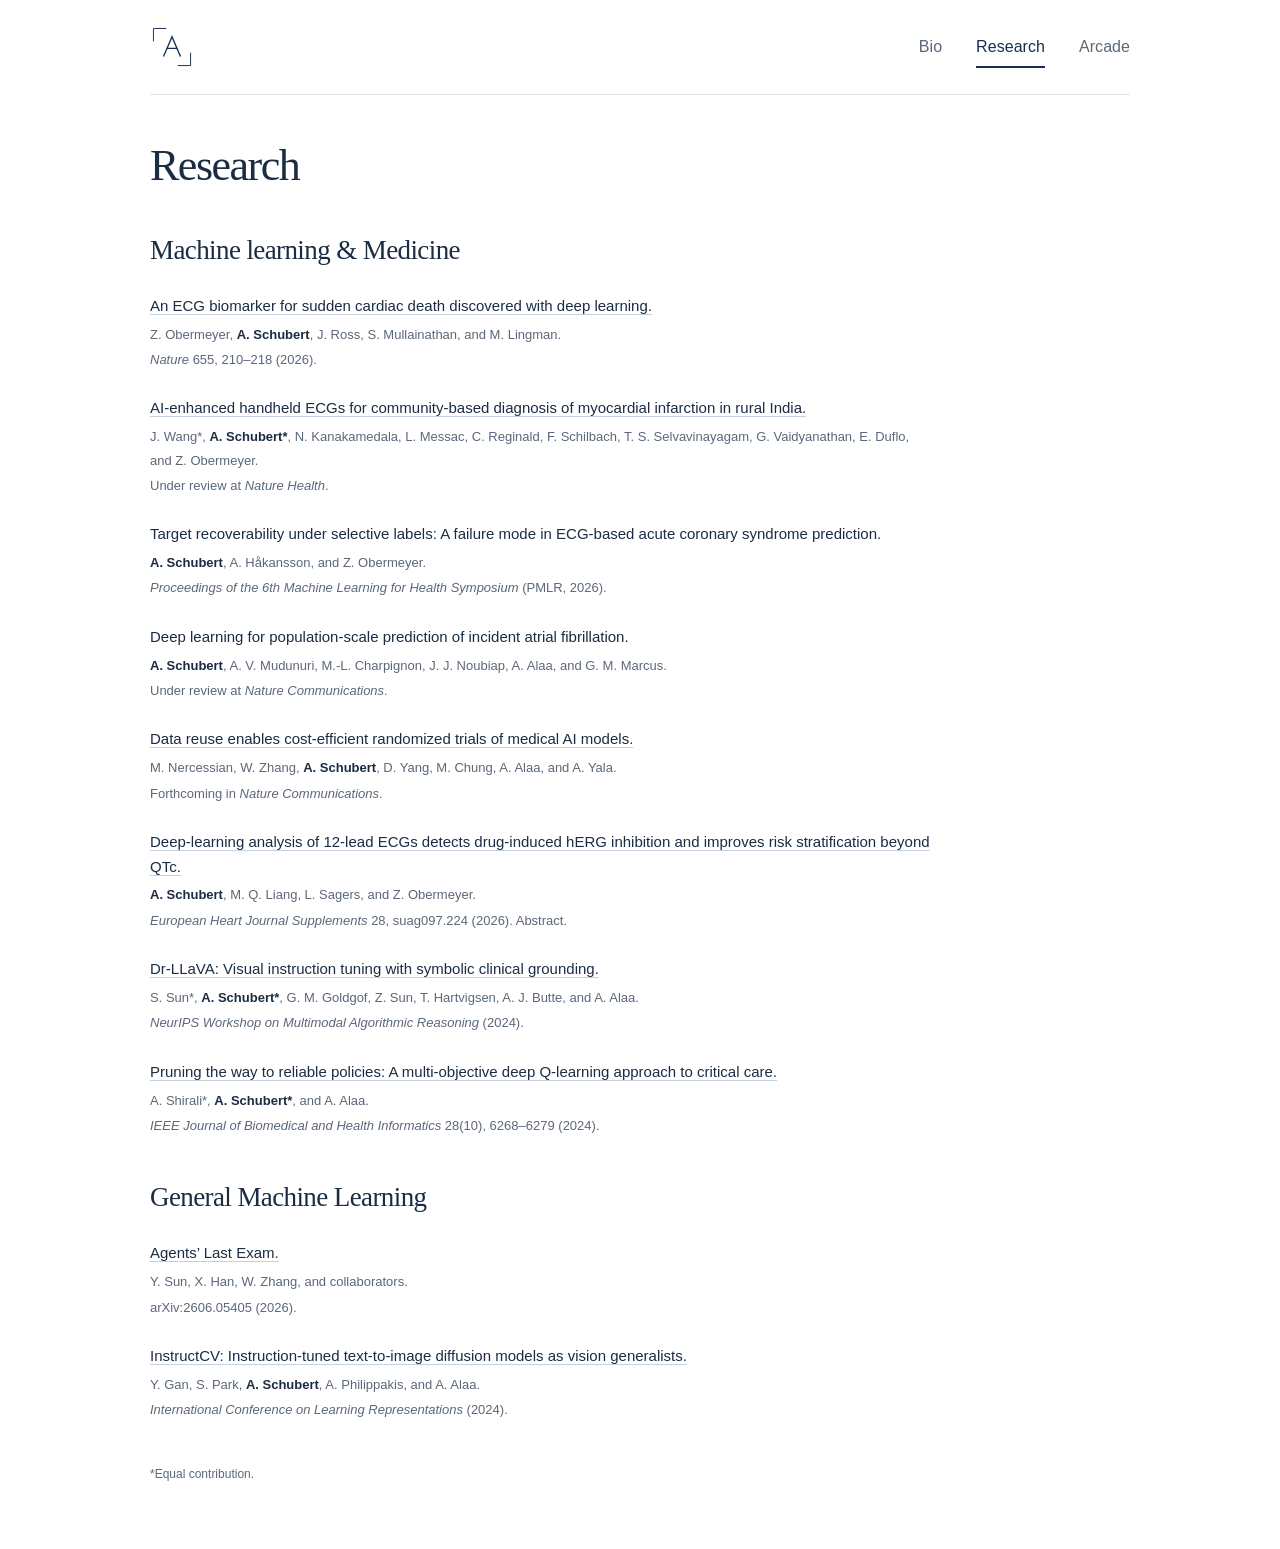
==== research.html @ 9950d735 "Publish Alexander Schubert research website" ====
<!doctype html>
<html lang="en">
<head>
  <meta charset="utf-8"><meta name="viewport" content="width=device-width, initial-scale=1">
  <meta name="description" content="Research publications by Alexander Schubert in machine learning and medicine, and general machine learning."><meta name="theme-color" content="#ffffff">
  <title>Research — Alexander Schubert</title>
  <link rel="icon" href="assets/favicon.svg?v=a-2" type="image/svg+xml"><link rel="stylesheet" href="assets/style.css">
  <link rel="canonical" href="https://alexmschubert.github.io/research.html">
</head>
<body>
  <a class="skip-link" href="#main">Skip to content</a>
  <header class="site-header wrap"><a class="brand-mark" href="index.html" aria-label="Alexander Schubert — Bio"><img src="assets/monogram.svg" alt="" width="44" height="44"></a>
    <svg class="header-beat" viewBox="0 0 180 40" fill="none" aria-hidden="true" focusable="false"><path class="ecg-trace" pathLength="1" d="M2 24H32C36 24 36 19 40 19S44 24 48 24H65L70 29 77 7 84 34 90 24H110C116 24 117 14 125 14S135 24 142 24H178"/></svg><nav aria-label="Main navigation"><a href="index.html">Bio</a><a href="research.html" aria-current="page">Research</a><a href="arcade.html">Arcade</a></nav></header>
  <main id="main" class="wrap references-page">
    <h1>Research</h1>
    <section class="reference-section" aria-labelledby="machine-learning-medicine">
      <h2 id="machine-learning-medicine">Machine learning &amp; Medicine</h2>
      <ul class="reference-list">
        <li><p class="reference-title"><a href="https://www.nature.com/articles/s41586-026-10674-6">An ECG biomarker for sudden cardiac death discovered with deep learning.</a></p><p class="reference-authors">Z. Obermeyer, <strong>A. Schubert</strong>, J. Ross, S. Mullainathan, and M. Lingman.</p><p class="reference-venue"><em>Nature</em> 655, 210–218 (2026).</p></li>
        <li><p class="reference-title"><a href="https://www.nber.org/papers/w34690">AI-enhanced handheld ECGs for community-based diagnosis of myocardial infarction in rural India.</a></p><p class="reference-authors">J. Wang*, <strong>A. Schubert*</strong>, N. Kanakamedala, L. Messac, C. Reginald, F. Schilbach, T. S. Selvavinayagam, G. Vaidyanathan, E. Duflo, and Z. Obermeyer.</p><p class="reference-venue">Under review at <em>Nature Health</em>.</p></li>
        <li><p class="reference-title">Target recoverability under selective labels: A failure mode in ECG-based acute coronary syndrome prediction.</p><p class="reference-authors"><strong>A. Schubert</strong>, A. Håkansson, and Z. Obermeyer.</p><p class="reference-venue"><em>Proceedings of the 6th Machine Learning for Health Symposium</em> (PMLR, 2026).</p></li>
        <li><p class="reference-title">Deep learning for population-scale prediction of incident atrial fibrillation.</p><p class="reference-authors"><strong>A. Schubert</strong>, A. V. Mudunuri, M.-L. Charpignon, J. J. Noubiap, A. Alaa, and G. M. Marcus.</p><p class="reference-venue">Under review at <em>Nature Communications</em>.</p></li>
        <li><p class="reference-title"><a href="https://arxiv.org/abs/2511.08986">Data reuse enables cost-efficient randomized trials of medical AI models.</a></p><p class="reference-authors">M. Nercessian, W. Zhang, <strong>A. Schubert</strong>, D. Yang, M. Chung, A. Alaa, and A. Yala.</p><p class="reference-venue">Forthcoming in <em>Nature Communications</em>.</p></li>
        <li><p class="reference-title"><a href="https://academic.oup.com/eurheartjsupp/article/28/Supplement_8/suag097.224/8749863">Deep-learning analysis of 12-lead ECGs detects drug-induced hERG inhibition and improves risk stratification beyond QTc.</a></p><p class="reference-authors"><strong>A. Schubert</strong>, M. Q. Liang, L. Sagers, and Z. Obermeyer.</p><p class="reference-venue"><em>European Heart Journal Supplements</em> 28, suag097.224 (2026). Abstract.</p></li>
        <li><p class="reference-title"><a href="https://arxiv.org/abs/2405.19567">Dr-LLaVA: Visual instruction tuning with symbolic clinical grounding.</a></p><p class="reference-authors">S. Sun*, <strong>A. Schubert*</strong>, G. M. Goldgof, Z. Sun, T. Hartvigsen, A. J. Butte, and A. Alaa.</p><p class="reference-venue"><em>NeurIPS Workshop on Multimodal Algorithmic Reasoning</em> (2024).</p></li>
        <li><p class="reference-title"><a href="https://arxiv.org/abs/2306.08044">Pruning the way to reliable policies: A multi-objective deep Q-learning approach to critical care.</a></p><p class="reference-authors">A. Shirali*, <strong>A. Schubert*</strong>, and A. Alaa.</p><p class="reference-venue"><em>IEEE Journal of Biomedical and Health Informatics</em> 28(10), 6268–6279 (2024).</p></li>
      </ul>
    </section>
    <section class="reference-section" aria-labelledby="general-machine-learning">
      <h2 id="general-machine-learning">General Machine Learning</h2>
      <ul class="reference-list">
        <li><p class="reference-title"><a href="https://arxiv.org/abs/2606.05405">Agents’ Last Exam.</a></p><p class="reference-authors">Y. Sun, X. Han, W. Zhang, and collaborators.</p><p class="reference-venue">arXiv:2606.05405 (2026).</p></li>
        <li><p class="reference-title"><a href="https://proceedings.iclr.cc/paper_files/paper/2024/hash/ed9f00cb7dd5fbdc2175d55e2fdf1b05-Abstract-Conference.html">InstructCV: Instruction-tuned text-to-image diffusion models as vision generalists.</a></p><p class="reference-authors">Y. Gan, S. Park, <strong>A. Schubert</strong>, A. Philippakis, and A. Alaa.</p><p class="reference-venue"><em>International Conference on Learning Representations</em> (2024).</p></li>
      </ul>
    </section>
    <p class="contribution-note">*Equal contribution.</p>
  </main>
</body>
</html>
---- assets/style.css ----
/* Edit these tokens to change the site's visual direction. No build step needed. */
:root{--paper:#ffffff;--ink:#1b2c43;--green:#162e51;--muted:#5b6879;--line:#dce2ea;--accent:#254c7a;--soft:#f3f6fa;--serif:Georgia,'Times New Roman',serif;--sans:-apple-system,BlinkMacSystemFont,'Segoe UI',Helvetica,Arial,sans-serif}
*{box-sizing:border-box}html{scroll-behavior:smooth;scroll-padding-top:30px}body{margin:0;background:var(--paper);color:var(--ink);font-family:var(--sans);font-size:16px;line-height:1.7;-webkit-font-smoothing:antialiased}::selection{background:#e0e9f4}a{color:inherit;text-decoration-thickness:1px;text-underline-offset:5px}a:hover{color:var(--accent)}a,button{-webkit-tap-highlight-color:transparent}button{font:inherit;cursor:pointer}button:disabled{cursor:default;opacity:.45}:focus-visible{outline:3px solid var(--accent);outline-offset:5px}.wrap{width:min(980px,calc(100% - 96px));margin-inline:auto}.site-header{display:flex;align-items:center;justify-content:space-between;gap:30px;padding:34px 0;border-bottom:1px solid var(--line)}.wordmark{font-size:18px;font-weight:600;letter-spacing:-.6px;text-decoration:none}.wordmark-dot{color:var(--accent)}nav{display:flex;gap:32px}nav a{font-size:14px;text-decoration:none;color:var(--muted);padding:6px 0;position:relative}nav a[aria-current=page]{color:var(--green)}nav a[aria-current=page]:after{position:absolute;content:'';height:2px;bottom:0;left:0;right:0;background:var(--green)}nav a span{font-size:12px;margin-left:3px}.skip-link{position:fixed;left:15px;top:-100px;padding:10px 20px;background:var(--green);color:white;z-index:10}.skip-link:focus{top:15px}.eyebrow,.index{font-size:11px;font-weight:500;letter-spacing:1.7px;line-height:1.6;text-transform:uppercase}.eyebrow{color:var(--muted);margin:0 0 25px}.small-line{display:inline-block;width:25px;height:1px;background:var(--accent);vertical-align:middle;margin-right:12px}h1,h2,h3,p,figure{margin-top:0}h1,h2,h3{font-family:var(--serif);font-weight:400}h1{font-size:76px;line-height:1.03;letter-spacing:-3.5px;margin-bottom:28px}h2{font-size:36px;line-height:1.2;letter-spacing:-1px}h3{font-size:27px;line-height:1.2;letter-spacing:-.5px}.accent{color:var(--accent)}.bio-hero{display:grid;grid-template-columns:1.45fr 1fr;align-items:center;gap:80px;padding:76px 0 64px}.hero-copy .eyebrow{font-size:10px;letter-spacing:1.4px;margin-bottom:27px}.hero-statement{font-family:var(--serif);font-size:25px;line-height:1.45;letter-spacing:-.5px;margin-bottom:24px}.hero-role{font-size:13px;color:var(--muted);line-height:1.7;margin-bottom:23px}.inline-links{display:flex;flex-wrap:wrap;gap:24px}.inline-links a,.text-link{font-size:13px;font-weight:500;text-decoration:none;border-bottom:1px solid var(--line);padding-bottom:4px}.inline-links a span,.text-link span{margin-left:9px}.portrait{margin:0;position:relative}.portrait:before{content:'';position:absolute;inset:18px -16px 40px 16px;border:1px solid #bcc7b9;z-index:-1}.portrait img{width:100%;height:auto;aspect-ratio:4/5;object-fit:cover;display:block;border-radius:2px}.portrait figcaption{font-size:11px;color:var(--muted);padding-top:14px;letter-spacing:.3px}.section-rule{border-top:1px solid var(--line)}.bio-section,.ongoing{display:grid;grid-template-columns:1fr 1.7fr;gap:85px;padding:58px 0 64px}.bio-section .eyebrow,.ongoing .eyebrow{margin-bottom:17px}.prose{max-width:660px;font-size:16px;line-height:1.85}.prose p{margin-bottom:20px}.prose strong{font-weight:500}.prose a:not(.text-link){text-decoration-color:#b4c3d5}.prose .text-link{display:inline-block;margin-top:8px}.section-heading{display:flex;justify-content:space-between;align-items:baseline;gap:20px;margin-bottom:30px}.section-heading h2{font-size:29px}.section-heading .eyebrow{font-size:10px}.research-path{padding:42px 0 52px}.path-grid{display:grid;grid-template-columns:repeat(3,1fr)}.path-item{position:relative;text-decoration:none;padding:0 32px 0 0}.path-item+.path-item{padding-left:32px;border-left:1px solid var(--line)}.path-item .index{color:var(--muted);font-size:10px;letter-spacing:1.5px}.path-item h3{margin:24px 0 15px}.path-item p{font-size:13px;color:var(--muted);line-height:1.8;max-width:260px;padding-right:12px;margin-bottom:8px}.path-arrow{display:block;margin-top:16px;color:var(--accent)}.arcade-invitation{display:flex;gap:28px;align-items:center;background:var(--soft);padding:29px 35px;margin:10px 0 70px}.arcade-invitation .eyebrow{font-size:9px;margin-bottom:5px}.arcade-invitation p:not(.eyebrow){font-family:var(--serif);font-size:23px;line-height:1.4;margin-bottom:0}.arcade-invitation .text-link{margin-left:auto;white-space:nowrap}.pixel-snake{font-family:monospace;color:var(--green);font-size:23px;line-height:.6;letter-spacing:-3px;display:block;width:33px}.site-footer{border-top:1px solid var(--line);display:flex;gap:24px;justify-content:space-between;font-size:11px;color:var(--muted);padding:24px 0 32px;letter-spacing:.2px}.site-footer a{text-decoration:none}.page-intro{padding:73px 0 62px;max-width:850px}.page-intro h1{font-size:65px;line-height:1.12;margin-bottom:27px;letter-spacing:-2.5px}.page-intro h1 em{font-weight:400;color:var(--green)}.intro-text{font-size:18px;line-height:1.8;max-width:670px;color:var(--muted);margin-bottom:26px}.project{display:grid;grid-template-columns:1fr 2.3fr;gap:65px;padding:52px 0 58px}.project-meta{display:flex;align-items:flex-start;flex-direction:column;gap:17px}.project-meta .index{font-size:10px;letter-spacing:1.2px}.publication-status{font-size:11px;color:var(--green);background:#eef3f9;padding:5px 10px;border-radius:2px;line-height:1.5}.project-content h2{font-size:39px;margin-bottom:22px}.project-content>p{font-size:15px;line-height:1.85;margin-bottom:18px;max-width:680px}.project-content .project-question{font-family:var(--serif);font-size:22px;line-height:1.5;margin-bottom:22px}.project-content .contribution{font-size:12px;color:var(--muted);line-height:1.8;border-left:2px solid #b4c3d5;padding-left:15px;margin-top:28px}.contribution span{display:block;color:var(--green);font-size:10px;letter-spacing:1px;text-transform:uppercase;font-weight:600}.paper-reference{margin-top:26px;padding-top:23px;border-top:1px solid var(--line)}.paper-reference h3{font-family:var(--sans);font-size:14px;font-weight:500;letter-spacing:0;line-height:1.6;margin-bottom:8px}.paper-reference p{font-size:11px;color:var(--muted);margin-bottom:12px}.paper-reference a{font-size:12px;text-decoration:none;display:inline-block;margin-right:20px;border-bottom:1px solid var(--line)}.paper-reference a span{margin-left:8px}.ongoing{padding-block:50px 70px}.arcade-intro{padding-bottom:45px}.arcade-layout{display:grid;grid-template-columns:1fr 1.6fr;gap:80px;padding:46px 0 76px}.game-info .index{color:var(--muted);font-size:10px}.game-info h2{font-size:55px;letter-spacing:-2px;margin:20px 0}.game-info>p{font-size:14px;max-width:290px;line-height:1.9;color:var(--muted)}.game-instructions{margin:30px 0}.game-instructions div{padding:10px 0;border-top:1px solid var(--line)}.game-instructions dt{font-size:11px;font-weight:600}.game-instructions dd{margin:3px 0 0;font-size:12px;color:var(--muted)}.game-info .small-note{font-size:11px;margin-bottom:30px}.game-cabinet{background:#152c49;color:#eef3fa;padding:22px;border-radius:4px;box-shadow:0 8px 24px #1d392410;align-self:start}.scoreboard{display:flex;justify-content:space-between;gap:10px;align-items:center;margin:0 0 18px;font-family:monospace;font-size:10px;letter-spacing:1px}.scoreboard>div{display:flex;gap:24px}.scoreboard strong{font-size:16px;font-weight:400;margin-left:7px;color:#dbe7f7}.status-light{display:inline-block;width:5px;height:5px;background:#a4bddc;border-radius:50%;margin-right:7px}.cabinet-label{white-space:nowrap}.board-wrap{position:relative}canvas{display:block;width:100%;height:auto;aspect-ratio:1;background:#0e2039;border:1px solid #3a5270;border-radius:1px}.game-overlay{position:absolute;inset:1px;background:#0e2039ed;display:flex;align-items:center;justify-content:center;flex-direction:column;text-align:center;padding:20px}.game-overlay[hidden]{display:none}.overlay-symbol{color:#b6ccea;font-family:var(--serif);font-size:76px;line-height:1;margin-bottom:20px}.game-overlay p{font-family:var(--serif);font-size:32px;line-height:1.2;margin:0 0 12px;letter-spacing:-.8px}.game-overlay>span:not(.overlay-symbol){font-size:12px;color:#b7c6d9;line-height:1.7;max-width:260px}.game-overlay button{margin-top:27px;background:#dce8f7;color:#162e51;padding:11px 22px;border:0;border-radius:2px;font-size:13px}.game-overlay button span{margin-left:25px}.game-overlay button:hover{background:#f0f5fc}.game-toolbar{display:flex;justify-content:space-between;align-items:center;gap:12px;padding-top:15px;font-size:11px;color:#b9c8dc}.game-toolbar>div{display:flex;gap:14px}.game-toolbar button{background:none;border:0;color:#e1ebf8;font-size:11px;padding:5px 0;text-decoration:underline;text-underline-offset:4px}.game-cabinet :focus-visible{outline-color:#e3b580}.direction-pad{display:grid;grid-template-columns:repeat(3,44px);grid-template-rows:44px 44px;justify-content:center;gap:6px;margin-top:20px}.direction-pad button{font-size:22px;background:#243f61;color:#eef3fa;border:1px solid #506b8d;border-radius:3px;touch-action:manipulation}.direction-pad button:active{background:#385a81}.direction-pad button:first-child{grid-column:2}.direction-pad button:nth-child(2){grid-column:1;grid-row:2}.direction-pad button:nth-child(3){grid-column:2;grid-row:2}.direction-pad button:nth-child(4){grid-column:3;grid-row:2}.noscript-note{font-size:12px;padding-top:15px;color:#eef3fa}
@media(min-width:1100px){.direction-pad{grid-template-columns:repeat(3,36px);grid-template-rows:36px 36px;margin-top:14px}.direction-pad button{font-size:17px}}
@media(max-width:1000px){.bio-hero{gap:44px}.bio-hero h1{font-size:65px}.hero-statement{font-size:22px}.bio-section,.ongoing{gap:40px}.arcade-layout{gap:42px}.project{gap:40px}.hero-copy .eyebrow{font-size:9px;letter-spacing:.8px}.scoreboard>div{gap:12px}}
@media(max-width:760px){.wrap{width:calc(100% - 44px)}.site-header{padding:22px 0;gap:20px;flex-wrap:wrap}.wordmark{font-size:17px}nav{gap:23px}nav a{font-size:12px}.bio-hero{padding:46px 0;grid-template-columns:1.2fr 1fr;gap:25px;align-items:start}.bio-hero h1{font-size:48px;letter-spacing:-2px}.hero-copy .eyebrow{line-height:1.8;margin-bottom:21px}.hero-copy .small-line{display:none}.hero-statement{font-size:19px}.hero-role{font-size:11px}.inline-links{gap:15px}.inline-links a{font-size:12px}.portrait{margin-top:16px}.portrait:before{inset:10px -8px 34px 8px}.portrait figcaption{font-size:9px;line-height:1.5}.bio-section,.ongoing{grid-template-columns:1fr;gap:15px;padding:36px 0 42px}.bio-section h2 br,.ongoing h2 br{display:none}h2{font-size:31px}.prose{font-size:15px}.section-heading{display:block;margin-bottom:27px}.section-heading h2{margin-bottom:10px}.section-heading .eyebrow{display:block}.path-item{padding-right:17px}.path-item+.path-item{padding-left:17px}.path-item h3{font-size:24px}.path-item p{font-size:12px;padding-right:0}.path-item .index{font-size:8px;letter-spacing:.6px}.arcade-invitation{padding:23px;gap:20px;flex-wrap:wrap;margin-bottom:45px}.arcade-invitation .text-link{margin-left:53px}.arcade-invitation p:not(.eyebrow){font-size:21px}.site-footer{font-size:10px;gap:15px}.page-intro{padding:43px 0 40px}.page-intro h1{font-size:49px;letter-spacing:-2px}.intro-text{font-size:16px}.project{grid-template-columns:1fr;gap:24px;padding:33px 0 40px}.project-meta{flex-direction:row;align-items:center;flex-wrap:wrap;gap:15px}.project-content h2{font-size:34px}.project-content h2 br{display:none}.project-content .project-question{font-size:21px}.arcade-layout{grid-template-columns:1fr;gap:32px;padding:30px 0 50px}.game-info h2{font-size:45px;margin:12px 0}.game-info>p{max-width:100%}.game-instructions{display:grid;grid-template-columns:1fr 1fr;column-gap:24px;margin:20px 0}.game-info .small-note{margin-bottom:18px}.game-cabinet{max-width:550px;width:100%;margin:auto}.arcade-intro .intro-text br{display:none}}
@media(max-width:480px){.site-header{gap:14px;align-items:flex-start}.wordmark{width:100%}nav{gap:30px}.bio-hero{grid-template-columns:1fr;gap:32px;padding-top:35px}.bio-hero h1{font-size:64px;letter-spacing:-2.8px}.hero-copy .eyebrow{font-size:9px;letter-spacing:1px}.hero-statement{font-size:23px}.hero-role{font-size:13px}.portrait{margin:0 9px 0 0;max-width:340px}.portrait img{aspect-ratio:1/1.08;object-position:center 43%}.portrait figcaption{font-size:10px}.path-grid{grid-template-columns:1fr;gap:26px}.path-item,.path-item+.path-item{padding:0 28px 25px 0;border:0;border-bottom:1px solid var(--line)}.path-item:last-child{border-bottom:0;padding-bottom:0}.path-item h3{margin:12px 0;font-size:28px}.path-item h3 br{display:none}.path-item p{font-size:14px;max-width:100%;margin-bottom:0}.path-item .index{font-size:10px;letter-spacing:1px}.path-arrow{position:absolute;right:0;top:25px}.arcade-invitation{gap:15px}.arcade-invitation .text-link{margin-left:48px}.arcade-invitation p:not(.eyebrow){font-size:19px}.site-footer{flex-wrap:wrap;justify-content:flex-start}.site-footer a{margin-left:auto}.site-footer>span:nth-child(2){display:none}.page-intro h1{font-size:43px;letter-spacing:-1.7px}.project-content h2{font-size:31px}.game-cabinet{padding:14px}.scoreboard{font-size:9px;letter-spacing:.5px}.scoreboard strong{font-size:14px;margin-left:4px}.scoreboard>div{gap:12px}.game-overlay p{font-size:27px}.overlay-symbol{font-size:60px;margin-bottom:12px}.game-overlay button{margin-top:22px}.game-toolbar{font-size:10px}.game-toolbar>div{gap:12px}}
@media(prefers-reduced-motion:reduce){html{scroll-behavior:auto}}

/* Bio: a compact profile alongside a single, uninterrupted research biography. */
.bio-page{display:grid;grid-template-columns:250px minmax(0,1fr);gap:70px;padding-block:58px 64px}
.bio-profile{align-self:start}
.bio-photo{display:block;width:100%;height:auto;aspect-ratio:4/5;object-fit:cover;margin-bottom:24px}
.bio-profile h1{font-size:28px;line-height:1.2;letter-spacing:-.8px;margin-bottom:17px}
.profile-role{font-size:14px;line-height:1.8;margin-bottom:18px}
.profile-role a{text-decoration:none}
.profile-role a:hover{text-decoration:underline}
.profile-affiliation{font-size:12px;line-height:1.8;color:var(--muted);margin-bottom:23px}
.profile-contact{font-size:12px;line-height:1.9;margin-bottom:14px;scroll-margin-top:30px}
.profile-contact span{color:var(--muted)}
.profile-scholar{font-size:12px;text-decoration-color:var(--line)}
.bio-narrative{font-size:16px;line-height:1.85}
.bio-narrative p{margin-bottom:23px}
.bio-narrative .bio-lead{font-family:var(--serif);font-size:27px;line-height:1.5;letter-spacing:-.35px;margin-bottom:29px}
.bio-narrative a{text-decoration-color:#b4c3d5}
.bio-agenda{padding-left:21px;margin:0 0 26px}
.bio-agenda li{padding-left:5px;margin-bottom:12px}
.bio-agenda li::marker{color:var(--green)}
.bio-choice{border-top:1px solid var(--line);margin-top:38px;padding-top:25px;display:flex;align-items:baseline;justify-content:space-between;gap:20px}
.bio-choice p{font-family:var(--serif);font-size:23px;letter-spacing:-.4px;margin:0}
.bio-choice>div{display:flex;gap:25px}
.bio-choice a{font-size:14px;text-decoration:none;border-bottom:1px solid var(--line);padding:5px 0}
.bio-choice a span{margin-left:12px}
@media(max-width:1000px){.bio-page{grid-template-columns:220px minmax(0,1fr);gap:45px}.bio-profile h1{font-size:25px}}
@media(max-width:760px){.bio-page{grid-template-columns:185px minmax(0,1fr);gap:30px;padding-block:35px 45px}.bio-profile h1{font-size:23px}.profile-role{font-size:12px}.profile-affiliation,.profile-contact{font-size:11px}.bio-narrative{font-size:15px}.bio-narrative .bio-lead{font-size:23px}.bio-choice{flex-wrap:wrap;gap:10px}.bio-choice p{font-size:21px}}
@media(max-width:600px){.bio-page{grid-template-columns:1fr;gap:34px}.bio-profile{display:grid;grid-template-columns:120px minmax(0,1fr);column-gap:23px;align-content:start}.bio-photo{grid-column:1;grid-row:1/6;margin:0}.bio-profile h1{grid-column:2;font-size:23px;margin-bottom:10px}.profile-role,.profile-affiliation,.profile-contact,.profile-scholar{grid-column:2}.profile-role{margin-bottom:12px}.profile-affiliation{margin-bottom:12px}.profile-contact{margin-bottom:8px}.bio-narrative .bio-lead{font-size:25px}.bio-choice{margin-top:30px;padding-top:22px}.bio-choice>div{gap:28px}}
@media(max-width:360px){.bio-profile{grid-template-columns:100px minmax(0,1fr);gap:0 17px}.bio-profile h1{font-size:20px}.profile-contact{font-size:10px}}

/* Bio paragraphs share one typographic treatment. */
.bio-narrative .bio-lead{font-family:inherit;font-size:inherit;line-height:inherit;letter-spacing:normal;margin-bottom:23px}

/* A quiet invitation; the biography remains the focus. */
.bio-choice{border:0;margin-top:30px;padding-top:0;display:block}
.bio-choice p{font-family:var(--sans);font-size:13px;line-height:1.8;letter-spacing:normal;color:var(--muted)}
.bio-choice a{display:inline-block;font-size:inherit;font-weight:500;color:var(--green);padding:0;border:0;text-decoration:underline;text-decoration-color:#bccbdd;text-underline-offset:4px;text-decoration-thickness:1px;transition:color .15s ease,text-decoration-color .15s ease}
.bio-choice a:hover{color:var(--accent);text-decoration-color:currentColor}

@media(prefers-reduced-motion:reduce){.bio-choice a{transition:none}.bio-choice .play-link:hover{transform:none}}

/* A drawn AS monogram, with a brief ECG trace and generous quiet between beats. */
.site-header{display:grid;grid-template-columns:44px minmax(0,1fr) auto;gap:28px;padding-block:25px}
.brand-mark{display:block;width:44px;height:44px;text-decoration:none}
.brand-mark img{display:block;width:100%;height:100%}
.header-beat{display:block;width:160px;max-width:100%;height:36px;justify-self:center;color:var(--accent);overflow:visible}
.ecg-trace{stroke:currentColor;stroke-width:1.3;stroke-linecap:round;stroke-linejoin:round;stroke-dasharray:1;stroke-dashoffset:1;opacity:0;animation:ecg-beat 12.58s linear 1.5s infinite}
@keyframes ecg-beat{
  0%{stroke-dashoffset:1;opacity:0}
  1.43%{stroke-dashoffset:1;opacity:.55}
  15.74%{stroke-dashoffset:0;opacity:.55}
  20.51%,100%{stroke-dashoffset:0;opacity:0}
}
/* The arcade hint appears only on hover or keyboard focus. */
.bio-choice .play-link{position:relative}
.bio-choice .play-link::after{content:"";position:absolute;left:0;right:0;bottom:-4px;height:2px;opacity:0;background:repeating-linear-gradient(90deg,currentColor 0 2px,transparent 2px 4px);transition:opacity .15s ease}
.bio-choice .play-link:hover,.bio-choice .play-link:focus-visible{transform:none;text-decoration-color:transparent}
.bio-choice .play-link:hover::after,.bio-choice .play-link:focus-visible::after{opacity:1}
@media(max-width:600px){.site-header{gap:18px;padding-block:20px}nav{gap:20px}.header-beat{height:28px}}
@media(prefers-reduced-motion:reduce){.ecg-trace{animation:none;opacity:0}.bio-choice .play-link::after{transition:none}}

/* Two quiet, paired invitations. */
.bio-choice{display:flex;align-items:center;flex-wrap:wrap;gap:10px;margin-top:30px}
.bio-choice .bio-action{display:inline-flex;align-items:center;justify-content:center;padding:8px 15px;border:1px solid var(--line);border-radius:4px;background:transparent;font-size:12px;font-weight:400;line-height:1.7;letter-spacing:.1px;text-decoration:none;color:var(--green);transition:background-color .18s ease,border-color .18s ease}
.bio-choice .bio-action:hover{background:var(--soft);border-color:#a8b9ce}
.bio-choice .bio-action:focus-visible{background:var(--soft)}
.bio-choice .play-link::after{left:15px;right:15px;bottom:5px;color:#819ab9}
@media(prefers-reduced-motion:reduce){.bio-choice .bio-action{transition:none}}

/* Stronger profile hierarchy, balanced against the research narrative. */
.profile-role{font-size:15px;font-weight:600;line-height:1.85;margin-bottom:23px}
.profile-role a{text-decoration:underline;text-decoration-color:#becbdc;text-underline-offset:4px}
.profile-contact{font-size:13px;font-weight:500;line-height:1.85;margin-bottom:18px}
.profile-contact span{color:var(--muted);font-size:12px;font-weight:400}
.profile-scholar{display:inline-block;font-size:13px;font-weight:600;text-decoration-color:#a7b9cf}
/* A small editorial section offering two clear next steps. */
.bio-next{display:grid;grid-template-columns:1fr 1fr;margin-top:36px;border-top:1px solid var(--line);padding-top:26px}
.next-destination{display:flex;flex-direction:column;align-items:flex-start;text-decoration:none;padding:0 24px 4px 0}
.next-destination+.next-destination{border-left:1px solid var(--line);padding-left:28px;padding-right:0}
.next-label{font-size:10px;line-height:1.6;letter-spacing:1.2px;text-transform:uppercase;color:var(--muted);margin-bottom:9px}
.next-title{position:relative;font-family:var(--serif);font-size:24px;line-height:1.3;letter-spacing:-.55px;color:var(--green);padding-bottom:4px}
.next-title::after{content:"";position:absolute;left:0;right:0;bottom:0;height:1px;background:currentColor;transform:scaleX(0);transform-origin:left;transition:transform .18s ease}
.next-description{font-size:12px;line-height:1.7;color:var(--muted);margin-top:5px}
.next-destination:hover .next-title::after,.next-destination:focus-visible .next-title::after{transform:scaleX(1)}
.next-arcade .next-title::after{height:2px;background:repeating-linear-gradient(90deg,currentColor 0 2px,transparent 2px 4px)}
@media(max-width:760px){.profile-role{font-size:13px}.profile-contact,.profile-scholar{font-size:12px}.profile-contact span{font-size:11px}.next-title{font-size:22px}}
@media(max-width:600px){.profile-role{margin-bottom:15px}.profile-contact{margin-bottom:12px}.bio-next{margin-top:30px;padding-top:24px}.next-title{font-size:21px}.next-destination{padding-right:15px}.next-destination+.next-destination{padding-left:18px}.next-label{font-size:9px;letter-spacing:1px}.next-description{font-size:11px}}
@media(max-width:360px){.bio-next{grid-template-columns:1fr;gap:20px}.next-destination+.next-destination{border-left:0;border-top:1px solid var(--line);padding:20px 0 0}.profile-contact{font-size:11px}}
@media(prefers-reduced-motion:reduce){.next-title::after{transition:none}}

/* Arcade: only game names, rules, controls, and play surfaces. */
.arcade-heading{padding:45px 0 30px}
.arcade-heading h1{font-size:44px;letter-spacing:-1.5px;line-height:1.2;margin:0}
.arcade-layout{grid-template-columns:minmax(0,1fr) minmax(0,1.6fr);gap:55px;padding:36px 0 50px}
.arcade-layout .game-info h2{font-size:36px;letter-spacing:-1px;margin:0 0 16px}
.arcade-layout .game-instructions{margin:23px 0 0}
.game-overlay p{font-size:30px}
#pong-board{aspect-ratio:3/2;touch-action:none}
#pong-cabinet{min-width:0}
@media(max-width:760px){.arcade-heading{padding:30px 0 25px}.arcade-heading h1{font-size:36px}.arcade-layout{grid-template-columns:1fr;gap:25px;padding:28px 0 38px}.arcade-layout .game-info h2{font-size:30px;margin-bottom:10px}.arcade-layout .game-instructions{grid-template-columns:repeat(3,minmax(0,1fr));column-gap:16px;margin-top:18px}.game-instructions dd{font-size:11px}}

/* Reference-only research page. */
.references-page{padding-block:45px 64px}
.references-page>h1{font-size:44px;line-height:1.2;letter-spacing:-1.5px;margin-bottom:40px}
.reference-section{max-width:780px;margin-bottom:43px}
.reference-section h2{font-size:27px;line-height:1.3;letter-spacing:-.6px;margin-bottom:26px}
.reference-list{list-style:none;margin:0;padding:0}
.reference-list li{margin:0 0 25px}
.reference-list p{margin:0}
.reference-title{font-size:15px;line-height:1.65;font-weight:500}
.reference-title a{text-decoration:underline;text-decoration-color:#c5d1df;text-underline-offset:3px}
.reference-title a:hover{text-decoration-color:currentColor}
.reference-authors{font-size:13px;line-height:1.8;color:var(--muted);padding-top:4px}
.reference-authors strong{font-weight:600;color:var(--ink)}
.reference-venue{font-size:13px;line-height:1.8;color:var(--muted);padding-top:2px}
.contribution-note{font-size:12px;color:var(--muted);margin:0}
@media(max-width:760px){.references-page{padding-block:30px 45px}.references-page>h1{font-size:36px;margin-bottom:30px}.reference-section h2{font-size:25px;margin-bottom:22px}.reference-title{font-size:14px}.reference-authors,.reference-venue{font-size:12px}}

/* Game instructions sit above the courts, in a compact wrapping row. */
.arcade-layout{display:block;max-width:680px;margin-inline:auto;padding:30px 0 42px}
.arcade-layout .game-info{display:flex;align-items:baseline;flex-wrap:wrap;gap:8px 20px;margin-bottom:18px}
.arcade-layout .game-info h2{font-size:29px;margin:0;line-height:1.25}
.arcade-layout .game-info .game-rule{font-size:12px;line-height:1.7;margin:0;color:var(--muted)}
.arcade-layout .game-instructions{display:flex;flex-wrap:wrap;gap:7px 19px;margin:0 0 0 auto}
.arcade-layout .game-instructions>div{display:flex;gap:6px;align-items:baseline;border:0;padding:0}
.arcade-layout .game-instructions dt{font-size:10px;font-weight:500;color:var(--muted)}
.arcade-layout .game-instructions dd{font-size:11px;margin:0;color:var(--ink)}
.arcade-layout .game-cabinet{max-width:100%;width:100%}
#snake-board{max-width:500px;margin-inline:auto}
#snake-board+.game-overlay{max-width:500px;margin-inline:auto}
.signal-heading .game-rule{margin-left:auto!important}
#signal-board{aspect-ratio:36/19;height:auto}
.signal-filter-bar{display:grid;grid-template-columns:repeat(4,minmax(0,1fr));gap:8px;margin-top:17px}
.signal-filter-bar button{padding:9px 5px;background:#243f61;color:#e1ebf8;border:1px solid #506b8d;border-radius:2px;font-size:11px;line-height:1.5}
.signal-filter-bar button:not(:disabled):hover{background:#385a81}
.signal-actions{display:flex;align-items:center;justify-content:space-between;gap:10px;margin-top:16px;color:#b9c8dc;font-size:11px}
.signal-actions>div{display:flex;gap:14px;align-items:center}
.signal-actions button{border:0;background:none;color:#e1ebf8;padding:4px 0;font-size:11px;text-decoration:underline;text-underline-offset:4px}
.signal-actions button[hidden]{display:none}
.signal-actions #signal-next{color:#e5a16b}
.signal-status{font-size:11px;color:#dce8f7;margin:13px 0 0;line-height:1.7;min-height:1.7em}
.signal-help{font-size:11px;color:#b9c8dc;line-height:1.8;margin-top:9px}
.signal-help summary{cursor:pointer;width:fit-content;text-underline-offset:4px}
.signal-help p{max-width:490px;margin:9px 0 0}
.synthetic-label{font-size:9px;color:#a6b9cf;letter-spacing:.6px;margin:12px 0 0}
@media(max-width:760px){.arcade-layout .game-info h2{font-size:27px}.arcade-layout .game-instructions{flex-basis:100%;margin-left:0}.arcade-layout .game-info{gap:10px 16px}}
@media(max-width:480px){.arcade-layout{padding-block:25px 32px}.arcade-layout .game-instructions{gap:7px 14px}.arcade-layout .game-instructions>div{gap:5px}.arcade-layout .game-instructions dd{font-size:10px}.signal-filter-bar{grid-template-columns:repeat(2,minmax(0,1fr));gap:7px}.signal-filter-bar button{font-size:11px;padding:10px 5px}.signal-actions>div{gap:12px}.signal-heading .game-rule{margin-left:0!important}}

/* Readable controls, always on their own row below the game title. */
.arcade-layout .game-info{display:block}
.arcade-layout .game-info h2{margin-bottom:13px}
.arcade-layout .game-instructions{margin:0;gap:8px 22px}
.arcade-layout .game-instructions dt,.arcade-layout .game-instructions dd{font-size:13px;line-height:1.7}
.arcade-layout .game-info .game-rule{font-size:14px;line-height:1.7;margin:0 0 10px!important}
.ecg-strip-scroll{overflow-x:auto;border:1px solid #3a5270;border-radius:1px;scrollbar-color:#506b8d #0e2039;scrollbar-width:thin}
#signal-board{width:100%;min-width:640px;aspect-ratio:45/16;border:0}
.ecg-answers{display:grid;grid-template-columns:repeat(2,minmax(0,1fr));gap:9px;margin-top:18px}
.ecg-answers button{padding:11px 12px;font-size:13px;line-height:1.6;background:#243f61;color:#e1ebf8;border:1px solid #506b8d;border-radius:2px;text-align:left}
.ecg-answers button:last-child{grid-column:1/-1}
.ecg-answers button:not(:disabled):hover{background:#385a81}
.ecg-answers button.answer-correct{opacity:1;border-color:#c3d6ec;background:#304f70}
.ecg-answers button.answer-incorrect{opacity:1;border-color:#e5a16b}
.ecg-feedback{margin-top:18px;border-top:1px solid #3a5270;padding-top:15px}
.ecg-feedback[hidden]{display:none}
.ecg-feedback p{font-size:13px;line-height:1.8;color:#dce8f7;margin:0 0 8px}
.ecg-feedback #signal-status{font-weight:600;color:#edf3fa}
.ecg-feedback a{font-size:12px;color:#c3d6ec}
.signal-actions,.signal-actions button{font-size:13px}
.synthetic-label{font-size:11px;letter-spacing:0;line-height:1.8}
@media(max-width:480px){.arcade-layout .game-instructions{gap:7px 17px}.arcade-layout .game-instructions dt,.arcade-layout .game-instructions dd{font-size:13px}.ecg-answers{grid-template-columns:1fr}.ecg-answers button:last-child{grid-column:auto}.ecg-answers button{font-size:13px;padding:11px 12px}}

/* Arcade composition: one shared edge from page heading through each game. */
.arcade-page{width:min(700px,calc(100% - 96px));padding-bottom:24px}
.arcade-page .arcade-heading{padding:40px 0 27px}
.arcade-page .arcade-heading h1{margin:0 0 17px}
.arcade-jumps{display:flex;flex-wrap:wrap;gap:10px 25px}
.arcade-jumps a{font-size:13px;padding:0;text-decoration:underline;text-decoration-color:transparent;text-underline-offset:5px}
.arcade-jumps a:hover,.arcade-jumps a:focus-visible{text-decoration-color:currentColor}
.arcade-page .arcade-layout{max-width:none;margin:0;padding:28px 0 40px}
.arcade-page .game-info{margin-bottom:20px}
.arcade-page .game-info h2{font-size:28px;margin:0 0 16px;scroll-margin-top:24px}
.arcade-page .game-info .game-rule{margin:0 0 13px!important}
.arcade-page .game-instructions{display:grid;grid-template-columns:1fr .65fr 1.35fr;gap:20px;margin:0;align-items:start}
.arcade-page .game-instructions>div{display:block;padding:0;border:0}
.arcade-page .game-instructions dt{font-size:12px;font-weight:600;line-height:1.7;margin:0 0 2px;color:var(--ink)}
.arcade-page .game-instructions dd{font-size:13px;line-height:1.7;margin:0;color:var(--muted)}
.arcade-page .game-cabinet{max-width:none;margin:0;padding:20px;border-radius:4px;box-shadow:none}
.arcade-page .scoreboard{margin-bottom:18px;min-height:24px}
.arcade-page .board-wrap{width:100%;margin:0}
.arcade-page #snake-board,.arcade-page #snake-board+.game-overlay{width:100%;max-width:none;margin:0}
.arcade-page .game-toolbar{padding-top:16px;align-items:center;min-height:38px;font-size:12px}
.arcade-page .game-toolbar button{font-size:12px}
.arcade-page .direction-pad{margin-top:17px}
.arcade-page .signal-heading{margin-bottom:20px}
.arcade-page .signal-heading .game-rule{margin-bottom:0!important}
.arcade-page .ecg-answers{margin-top:18px}
.arcade-page .signal-actions{padding-top:3px}
@media(max-width:760px){.arcade-page{width:calc(100% - 44px);max-width:700px}.arcade-page .arcade-heading{padding-top:30px}.arcade-page .arcade-layout{padding:25px 0 34px}.arcade-page .game-info h2{font-size:27px}}
@media(max-width:480px){.arcade-page .game-cabinet{padding:14px}.arcade-page .game-instructions{grid-template-columns:1fr .65fr 1.15fr;gap:12px}.arcade-page .game-instructions dt{font-size:12px}.arcade-page .game-instructions dd{font-size:13px}.arcade-page .game-toolbar,.arcade-page .game-toolbar button{font-size:11px}.arcade-jumps{gap:10px 23px}}

/* A more legible main menu, with restrained weight and spacing. */
.site-header nav{gap:34px}
.site-header nav a{font-size:16px;font-weight:400;letter-spacing:.05px;padding-block:7px}
@media(max-width:760px){.site-header nav{gap:25px}.site-header nav a{font-size:15px}}
@media(max-width:480px){.site-header nav{gap:20px}.site-header nav a{font-size:14px}}
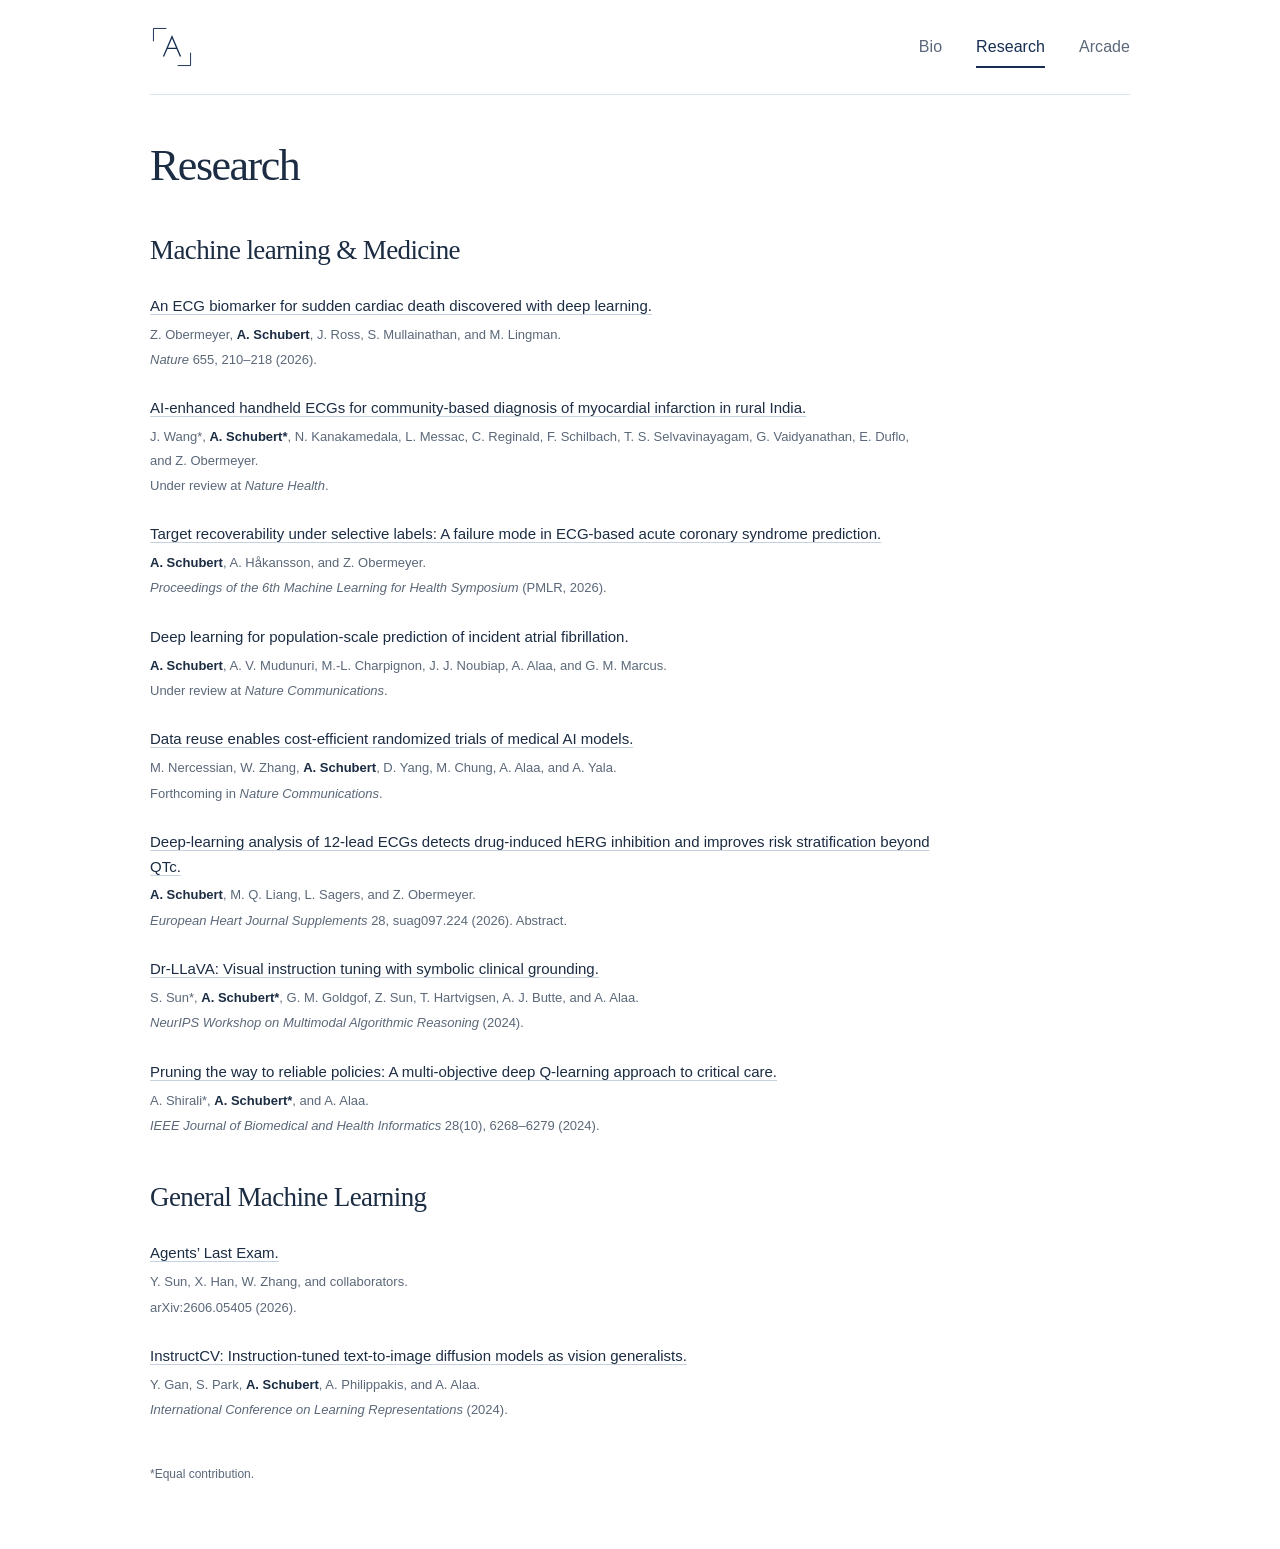
==== commit c558108e: "Link target recoverability paper to OpenReview" ====
--- a/research.html
+++ b/research.html
@@ -18,7 +18,7 @@
       <ul class="reference-list">
         <li><p class="reference-title"><a href="https://www.nature.com/articles/s41586-026-10674-6">An ECG biomarker for sudden cardiac death discovered with deep learning.</a></p><p class="reference-authors">Z. Obermeyer, <strong>A. Schubert</strong>, J. Ross, S. Mullainathan, and M. Lingman.</p><p class="reference-venue"><em>Nature</em> 655, 210–218 (2026).</p></li>
         <li><p class="reference-title"><a href="https://www.nber.org/papers/w34690">AI-enhanced handheld ECGs for community-based diagnosis of myocardial infarction in rural India.</a></p><p class="reference-authors">J. Wang*, <strong>A. Schubert*</strong>, N. Kanakamedala, L. Messac, C. Reginald, F. Schilbach, T. S. Selvavinayagam, G. Vaidyanathan, E. Duflo, and Z. Obermeyer.</p><p class="reference-venue">Under review at <em>Nature Health</em>.</p></li>
-        <li><p class="reference-title">Target recoverability under selective labels: A failure mode in ECG-based acute coronary syndrome prediction.</p><p class="reference-authors"><strong>A. Schubert</strong>, A. Håkansson, and Z. Obermeyer.</p><p class="reference-venue"><em>Proceedings of the 6th Machine Learning for Health Symposium</em> (PMLR, 2026).</p></li>
+        <li><p class="reference-title"><a href="https://openreview.net/pdf?id=OTOvL1jZ3A">Target recoverability under selective labels: A failure mode in ECG-based acute coronary syndrome prediction.</a></p><p class="reference-authors"><strong>A. Schubert</strong>, A. Håkansson, and Z. Obermeyer.</p><p class="reference-venue"><em>Proceedings of the 6th Machine Learning for Health Symposium</em> (PMLR, 2026).</p></li>
         <li><p class="reference-title">Deep learning for population-scale prediction of incident atrial fibrillation.</p><p class="reference-authors"><strong>A. Schubert</strong>, A. V. Mudunuri, M.-L. Charpignon, J. J. Noubiap, A. Alaa, and G. M. Marcus.</p><p class="reference-venue">Under review at <em>Nature Communications</em>.</p></li>
         <li><p class="reference-title"><a href="https://arxiv.org/abs/2511.08986">Data reuse enables cost-efficient randomized trials of medical AI models.</a></p><p class="reference-authors">M. Nercessian, W. Zhang, <strong>A. Schubert</strong>, D. Yang, M. Chung, A. Alaa, and A. Yala.</p><p class="reference-venue">Forthcoming in <em>Nature Communications</em>.</p></li>
         <li><p class="reference-title"><a href="https://academic.oup.com/eurheartjsupp/article/28/Supplement_8/suag097.224/8749863">Deep-learning analysis of 12-lead ECGs detects drug-induced hERG inhibition and improves risk stratification beyond QTc.</a></p><p class="reference-authors"><strong>A. Schubert</strong>, M. Q. Liang, L. Sagers, and Z. Obermeyer.</p><p class="reference-venue"><em>European Heart Journal Supplements</em> 28, suag097.224 (2026). Abstract.</p></li>
